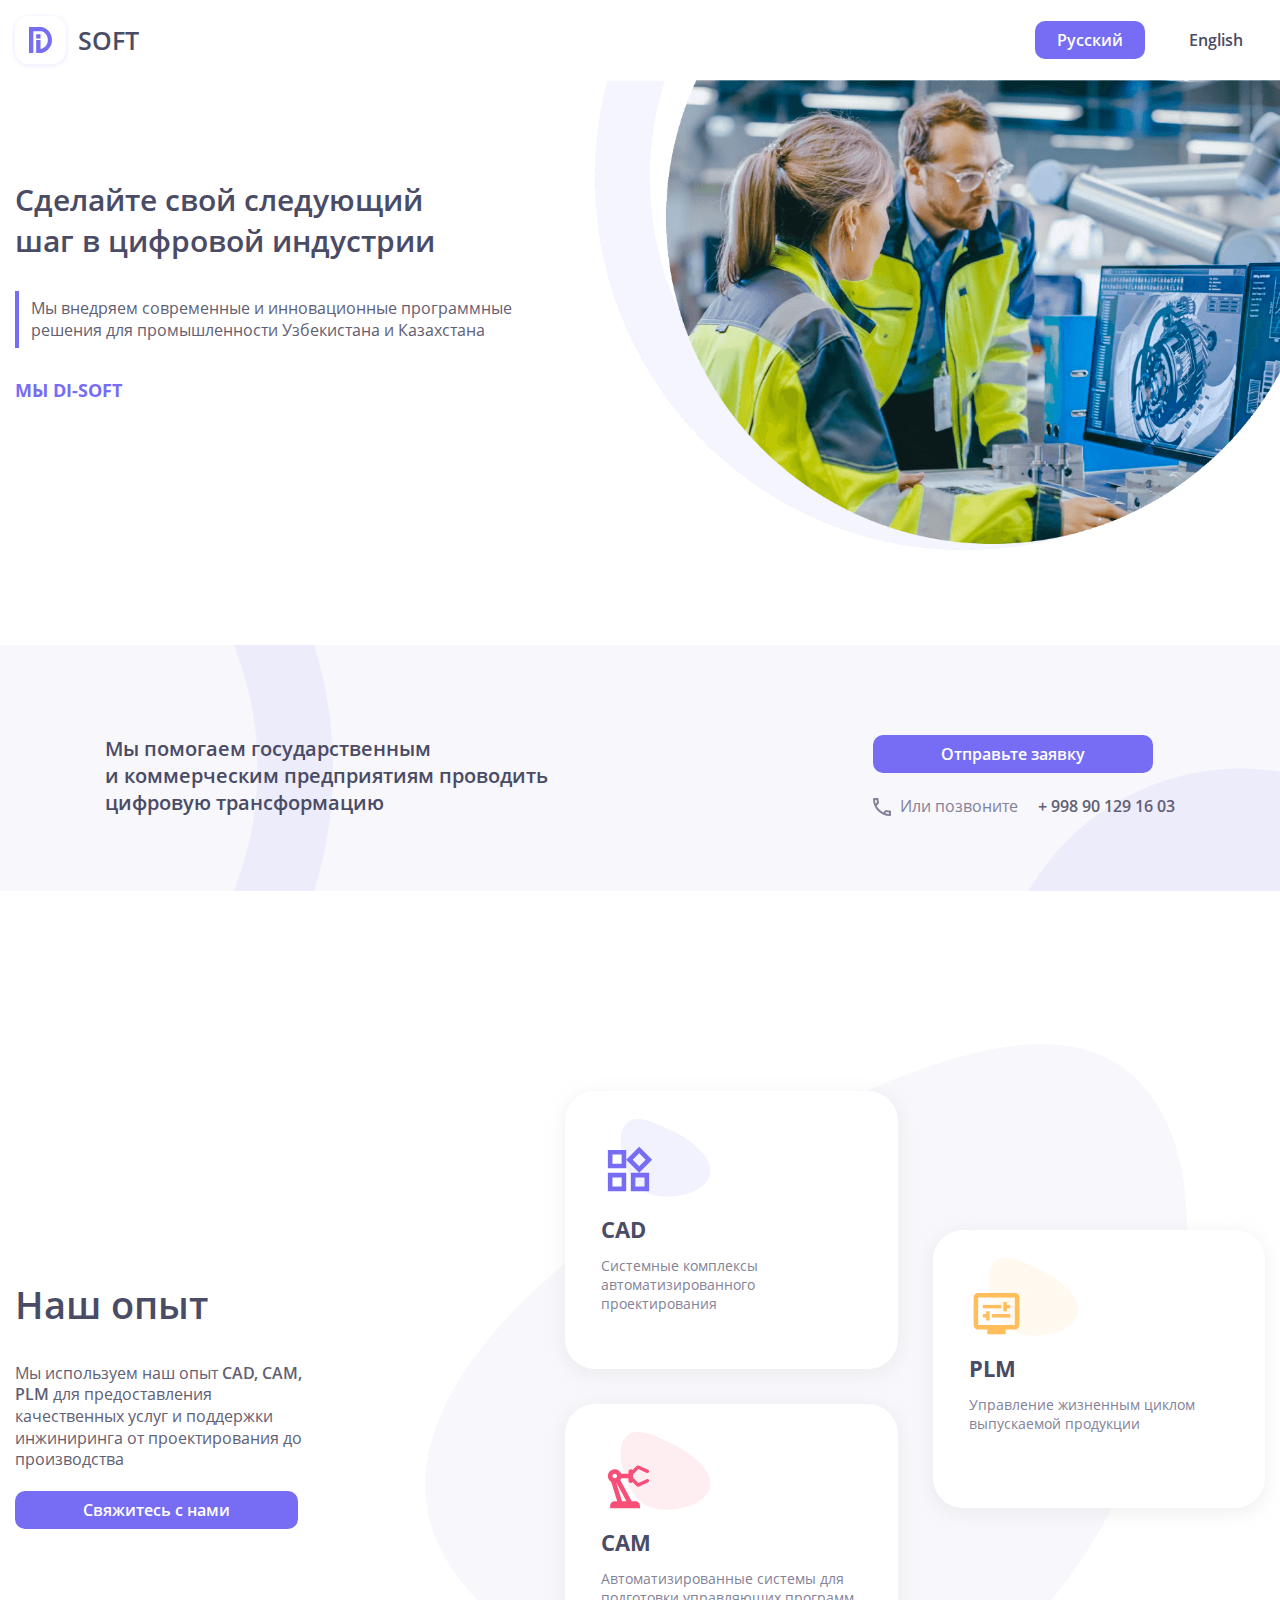
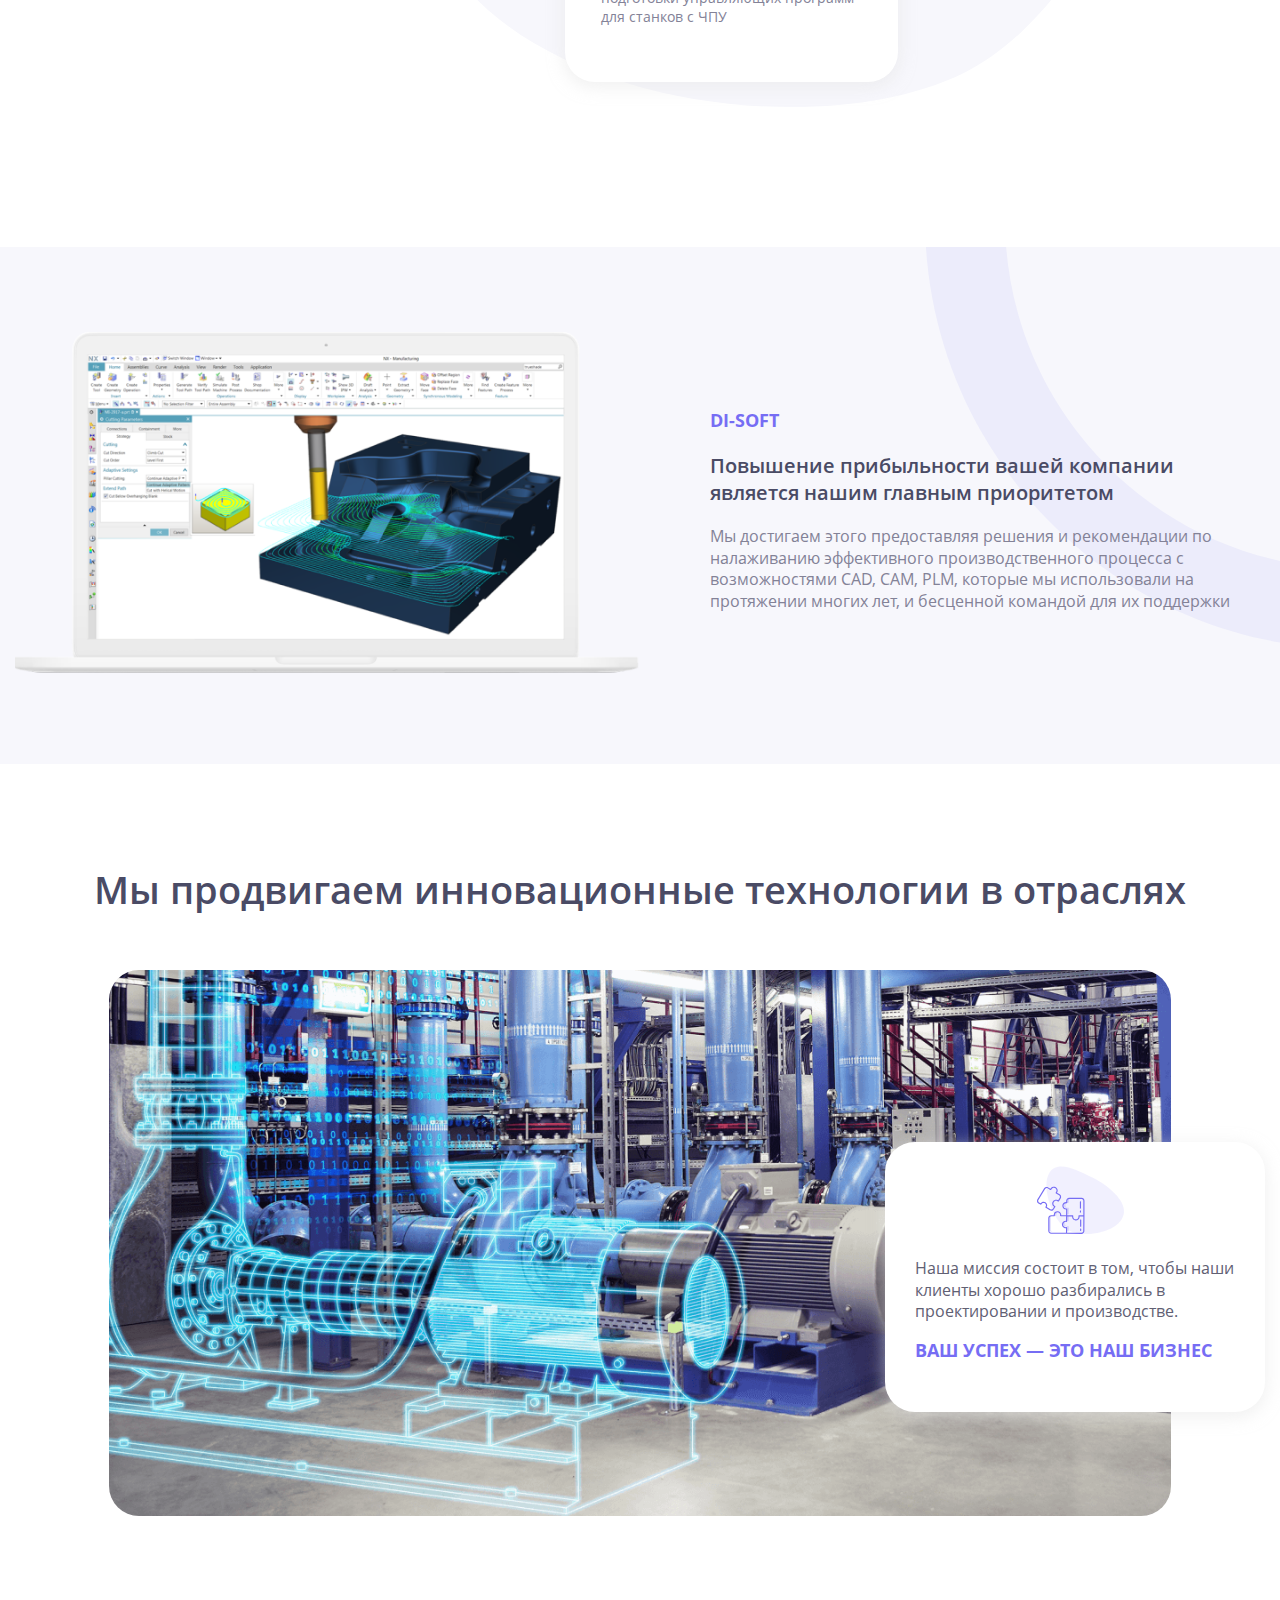
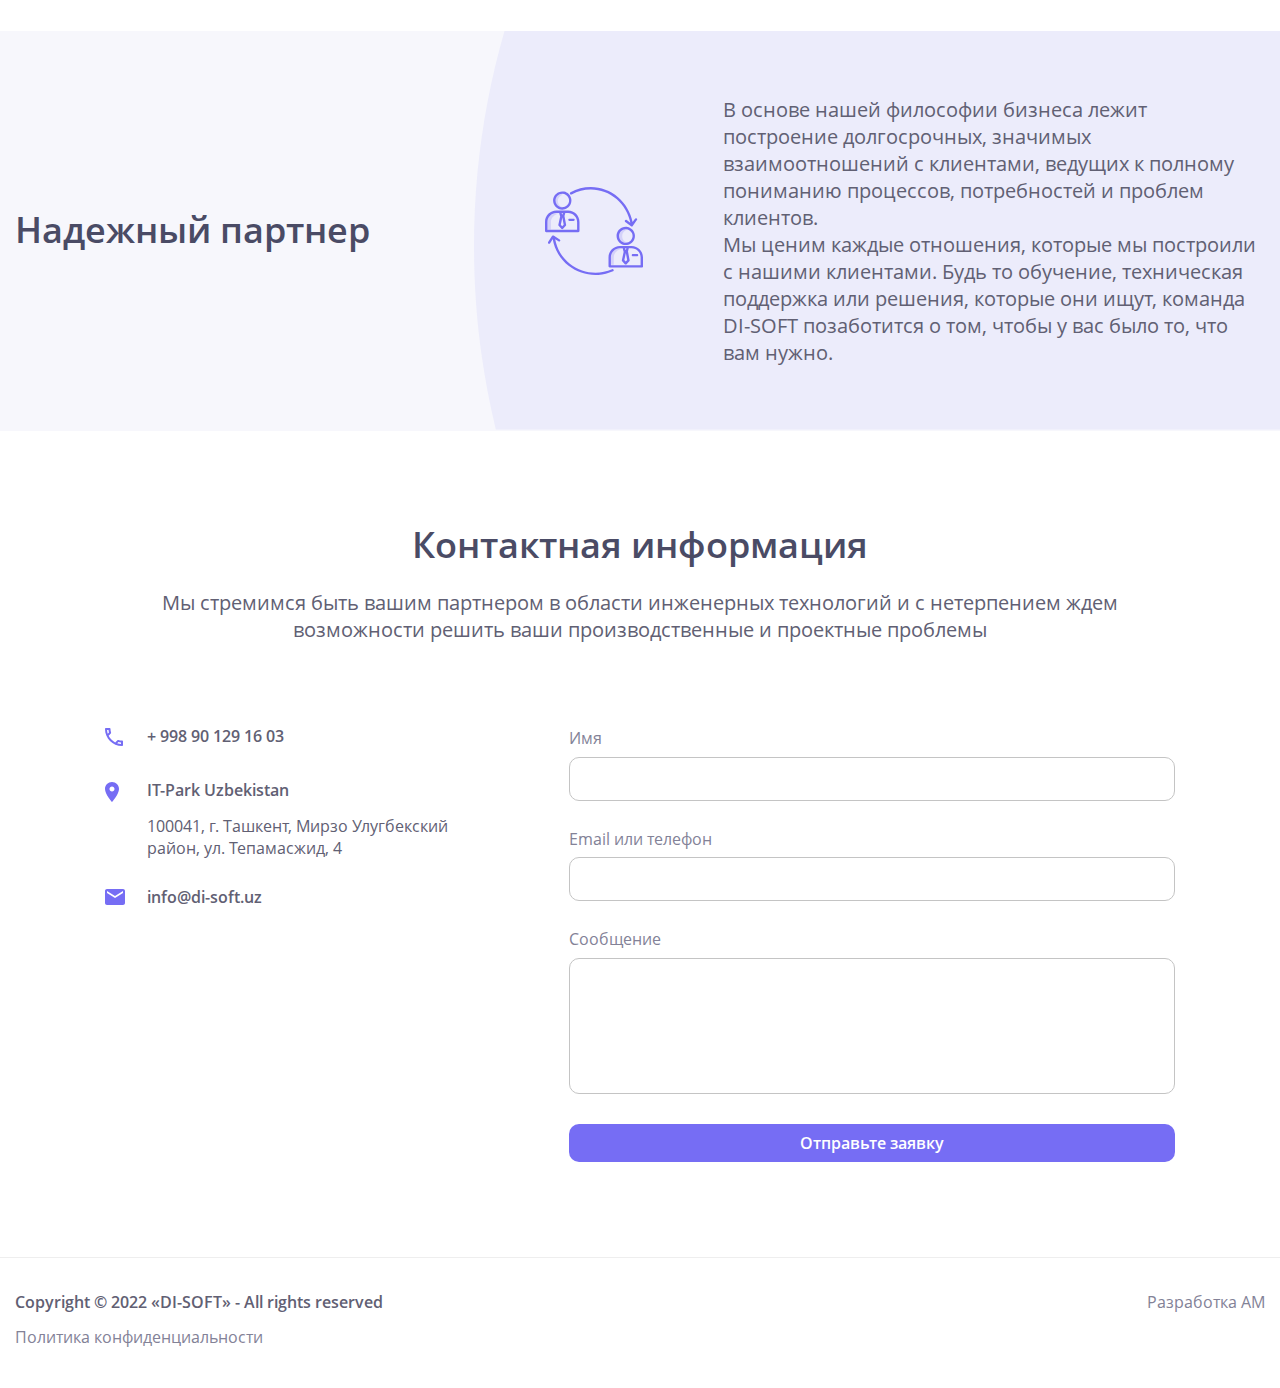
==== index.html @ a5eee5ab "Add files via upload" ====
<!DOCTYPE html>
<html lang="ru">
<head>
	<meta charset="UTF-8">
	<meta name="viewport" content="width=device-width, initial-scale=1.0, shrink-to-fit=no, user-scalable=no">
	<link rel="stylesheet" href="assets/css/style.css">
	<link rel="shortcut icon" href="favicon.ico">
	<title>DI-Soft</title>
</head>
<body>
	<!--Sprite-->
	<svg style="display: none;">
		<symbol id="close" viewBox="0 0 28 28">
			<g>
				<path d="M28 2.82L25.18 0L14 11.18L2.82 0L0 2.82L11.18 14L0 25.18L2.82 28L14 16.82L25.18 28L28 25.18L16.82 14L28 2.82Z"/>
			</g>
		</symbol>
	</svg>
	<div class="wrapper">
		<header class="header">
			<div class="container">
				<div class="header__inner">
					<a href="/" class="header__logo logo">
						<span class="logo__icon">
							<img src="assets/images/logo.svg" alt="">
						</span>
						<span class="logo__name">Soft</span>
					</a>
					<div class="header__buttons">
						<a href="index.html" class="lang-btn active">Русский</a>
						<a href="en.html" class="lang-btn">English</a>
					</div>
				</div>
			</div>
		</header>
		<main class="main">
			<section class="intro">
				<div class="container">
					<div class="intro__inner">
						<div class="intro__info">
							<h1 class="title intro__title">Сделайте свой следующий<br> шаг в цифровой индустрии</h1>
							<div class="intro__description description description_line">Мы внедряем современные и инновационные программные решения для промышленности Узбекистана и Казахстана</div>
							<div class="subtitle">Мы DI-Soft</div>
						</div>
						<div class="intro__photo">
							<img src="assets/images/intro.png" alt="">
						</div>
					</div>
				</div>
			</section>
			<div class="about">
				<div class="container container_small">
					<div class="about__inner">
						<div class="about__info">
							<div class="about__text">Мы помогаем государственным<br> и коммерческим предприятиям проводить цифровую трансформацию</div>
						</div>
						<div class="about__contact">
							<div class="btn-send__box">
								<a href="#" class="btn btn-send modal-open">Отправьте заявку</a>
								<div class="btn-send__result">Заявка отправлена</div>
							</div>
							<div class="about__phone phone">
								<div class="phone__icon">
									<img src="assets/images/phone-icon.svg" alt="">
									<span class="phone__description">Или позвоните  </span>
									<a href="tel:+998901291603" class="phone__link">+ 998 90 129 16 03</a>
								</div>
							</div>
						</div>
					</div>
				</div>
			</div><!--/about-->
			<section class="experience">
				<div class="container">
					<div class="experience__inner">
						<div class="experience__info">
							<h2 class="experience__title title">Наш опыт</h2>
							<div class="experience__description description">Мы используем наш опыт <span>CAD, CAM, PLM</span> для предоставления качественных услуг и поддержки инжиниринга от проектирования до производства</div>
							<div class="experience__btn">
								<div class="btn-send__box">
									<a href="#" class="btn btn-send modal-open">Свяжитесь с нами</a>
									<div class="btn-send__result btn-send__result_gray">Заявка отправлена</div>
								</div>
							</div>
						</div>
						<div class="experience__boxes">
							<div class="experience-box">
								<div class="experience-box__icon">
									<img src="assets/images/experience-icon_1.svg" alt="">
								</div>
								<div class="experience-box__title">CAD</div>
								<div class="experience-box__description">Системные комплексы автоматизированного проектирования</div>
							</div><!--/experience-box-->
							<div class="experience-box">
								<div class="experience-box__icon">
									<img src="assets/images/experience-icon_2.svg" alt="">
								</div>
								<div class="experience-box__title">PLM</div>
								<div class="experience-box__description">Управление жизненным циклом выпускаемой продукции</div>
							</div><!--/experience-box-->
							<div class="experience-box">
								<div class="experience-box__icon">
									<img src="assets/images/experience-icon_3.svg" alt="">
								</div>
								<div class="experience-box__title">CAM</div>
								<div class="experience-box__description">Автоматизированные системы для подготовки управляющих программ для станков с ЧПУ</div>
							</div><!--/experience-box-->
						</div>
						<div class="experience__btn-mobile">
								<div class="btn-send__box">
									<a href="#" class="btn btn-send modal-open">Свяжитесь с нами</a>
									<div class="btn-send__result btn-send__result_gray">Заявка отправлена</div>
								</div>
							</div>
					</div>
				</div>
			</section><!--/experience-->
			<section class="priority">
				<div class="container">
					<div class="priority__inner">
						<div class="priority__photo">
							<img src="assets/images/display.png" alt="">
						</div>
						<div class="priority__info">
							<div class="subtitle">DI-SOFT</div>
							<h3 class="priority__title">Повышение прибыльности вашей компании является нашим главным приоритетом</h3>
							<div class="priority__description description">Мы достигаем этого предоставляя решения и рекомендации по налаживанию эффективного производственного процесса с возможностями CAD, CAM, PLM, которые мы использовали на протяжении многих лет, и бесценной командой для их поддержки</div>
						</div>
					</div>
				</div>
			</section><!--/priority-->
			<section class="technologies">
				<div class="container">
					<h2 class="technologies__title title">Мы продвигаем инновационные технологии в отраслях</h2>
					<div class="technologies__inner">
						<div class="technologies__photo">
							<img src="assets/images/technologies.png" alt="">
						</div>
						<div class="technologies-box">
							<div class="technologies-box__icon">
								<img src="assets/images/technologies-icon.svg" alt="">
							</div>
							<div class="technologies-box__description description">Наша миссия состоит в том, чтобы наши клиенты хорошо разбирались в проектировании и производстве.</div>
							<div class="technologies-box__subtitle subtitle">Ваш успех — это наш бизнес</div>
						</div>
					</div>
				</div>
			</section><!--/technologies-->
			<section class="partner">
				<div class="container">
					<div class="partner__inner">
						<h2 class="partner__title title">Надежный партнер</h2>
						<div class="partner__info">
							<div class="partner__icon">
								<img src="assets/images/partner-icon.svg" alt="">
							</div>
							<div class="partner__text">
								<p>В основе нашей философии бизнеса лежит построение долгосрочных, значимых взаимоотношений с клиентами, ведущих к полному пониманию процессов, потребностей и проблем клиентов. </p>
								<p>Мы ценим каждые отношения, которые мы построили с нашими клиентами. Будь то обучение, техническая поддержка или решения, которые они ищут, команда DI-SOFT позаботится о том, чтобы у вас было то, что вам нужно.</p>
							</div>
						</div>
					</div>
				</div>
			</section><!--/partner-->
			<section class="contact">
				<div class="container container_small">
					<h2 class="contact__title title">Контактная информация</h2>
					<div class="contact__description description">Мы стремимся быть вашим партнером в области инженерных технологий и с нетерпением ждем возможности решить ваши производственные и проектные проблемы</div>
					<div class="contact__inner">
						<div class="contact-info">
							<div class="contact-info__item">
								<div class="contact-info__icon">
									<img src="assets/images/phone-icon_blue.svg" alt="">
								</div>
								<div class="contact-info__text">
									<a href="tel:+998901291603" class=" contact-info__link">+ 998 90 129 16 03</a>
								</div>
							</div>
							<div class="contact-info__item">
								<div class="contact-info__icon">
									<img src="assets/images/pin-icon.svg" alt="">
								</div>
								<div class="contact-info__text">
									<a href="https://www.google.com/maps/place/IT+Park/@41.3426119,69.3378238,15z/data=!4m5!3m4!1s0x0:0x676a59b4e6bf3c7e!8m2!3d41.3426119!4d69.3378238" class=" contact-info__link">IT-Park Uzbekistan</a>
									<span class="contact-info__subtext">100041, г. Ташкент, Мирзо Улугбекский район, ул. Тепамасжид, 4</span>
								</div>
							</div>
							<div class="contact-info__item">
								<div class="contact-info__icon">
									<img src="assets/images/mail-icon.svg" alt="">
								</div>
								<div class="contact-info__text">
									<a href="mailto:info@di-soft.uz" class=" contact-info__link">info@di-soft.uz</a>
								</div>
							</div>
						</div>
						<div class="contact__form">
							<form action="#" class="form-contact">
								<div class="form-contact__item">
									<div class="form-contact__description">
										<label for="name">Имя</label>
										<span class="form-contact__error">Заполните форму</span>
									</div>
									<input type="text" id="name">
								</div>
								<div class="form-contact__item">
									<div class="form-contact__description">
										<label for="mail">Email или телефон</label>
										<span class="form-contact__error">Заполните форму</span>
									</div>
									<input type="text" id="mail">
								</div>
								<div class="form-contact__item">
									<div class="form-contact__description">
										<label for="message">Сообщение</label>
									</div>
									<textarea id="message"></textarea>
								</div>
								<button type="submit" class="btn">Отправьте заявку</button>
								<div class="form-contact__result">
									<div class="form-contact__result-text">Заявка отправлена</div>
								</div>
							</form><!--/form-contact-->
						</div>
					</div>
				</div>
			</section><!--/contact-->
		</main>
		<footer class="footer">
			<div class="container">
				<div class="footer__inner">
					<div class="footer__copyright copyright">Copyright © <span class="copyright__year">2022</span> «DI-SOFT» - All rights reserved</div>
					<a href="https://arrivomedia.ru/services/development.php" class="footer__link">Разработка АМ</a>
					<a href="policy.html" class="footer__link footer__policy">Политика конфиденциальности</a>
				</div>
			</div>
		</footer>
	</div>

	<div class="modal">
		<div class="closex"></div>
		<div class="modal__inner">
			<div class="modal-box">
				<span class="modal__close">
					<svg>
						<use xlink:href="#close"></use>
					</svg>
				</span>
				<div class="modal-box__inner">
					<form action="#" class="form-contact">
						<div class="form-contact__item">
							<div class="form-contact__description">
								<label for="name">Имя</label>
								<span class="form-contact__error">Заполните форму</span>
							</div>
							<input type="text" id="name">
						</div>
						<div class="form-contact__item">
							<div class="form-contact__description">
								<label for="mail">Email или телефон</label>
								<span class="form-contact__error">Заполните форму</span>
							</div>
							<input type="text" id="mail">
						</div>
						<div class="form-contact__item">
							<div class="form-contact__description">
								<label for="message">Сообщение</label>
							</div>
							<textarea id="message"></textarea>
						</div>
						<button type="submit" class="btn">Отправьте заявку</button>
						<div class="form-contact__result">
							<div class="form-contact__result-text">Заявка отправлена</div>
						</div>
					</form><!--/form-contact-->
				</div>
			</div>
		</div>
	</div><!--/modal-->

	<script src="assets/js/jquery-3.6.0.min.js"></script>
	<script src="assets/js/script.js"></script>
</body>
</html>
---- assets/css/style.css ----
@font-face {
  font-family: 'Open Sans';
  font-style: normal;
  font-weight: 400;
  font-display: swap;
  src: url("../fonts/OpenSans-Regular.woff2") format("woff2"), url("../fonts/OpenSans-Regular.woff") format("woff"), url("../fonts/OpenSans-Regular.ttf") format("truetype"); }

@font-face {
  font-family: 'Open Sans';
  font-style: normal;
  font-weight: 600;
  font-display: swap;
  src: url("../fonts/OpenSans-SemiBold.woff2") format("woff2"), url("../fonts/OpenSans-SemiBold.woff") format("woff"), url("../fonts/OpenSans-SemiBold.ttf") format("truetype"); }

@font-face {
  font-family: 'Open Sans';
  font-style: normal;
  font-weight: 700;
  font-display: swap;
  src: url("../fonts/OpenSans-Bold.woff2") format("woff2"), url("../fonts/OpenSans-Bold.woff") format("woff"), url("../fonts/OpenSans-Bold.ttf") format("truetype"); }

/*Reset
===============*/
* {
  padding: 0;
  margin: 0;
  border: 0; }

*, *:before, *:after {
  -moz-box-sizing: border-box;
  -webkit-box-sizing: border-box;
  box-sizing: border-box; }

:focus, :active {
  outline: none; }

a:focus, a:active {
  outline: none; }

nav, footer, header, aside {
  display: block; }

html, body {
  height: 100%;
  width: 100%;
  font-size: 100%;
  font-family: "Open Sans", sans-serif;
  line-height: 1;
  font-size: 16px;
  color: #4A4B65;
  -ms-text-size-adjust: 100%;
  -moz-text-size-adjust: 100%;
  -webkit-text-size-adjust: 100%; }

input, button, textarea {
  font-family: inherit; }

input::-ms-clear {
  display: none; }

button {
  cursor: pointer; }

button::-moz-focus-inner {
  padding: 0;
  border: 0; }

a, a:visited {
  text-decoration: none; }

a:hover {
  text-decoration: none; }

ul li {
  list-style: none; }

img {
  vertical-align: top; }

h1, h2, h3, h4, h5, h6 {
  font-size: inherit;
  font-weight: 400; }

/*--------------------*/
body.hidden {
  overflow: hidden; }

.container {
  width: 100%;
  max-width: 1430px;
  margin: 0 auto;
  padding: 0 15px; }
  .container_small {
    max-width: 1100px; }

.wrapper {
  overflow: hidden; }

.title {
  font-family: "Open Sans", sans-serif;
  font-size: 38px;
  font-weight: 600;
  color: #4A4B65;
  line-height: 1.35; }

.description {
  font-family: "Open Sans", sans-serif;
  font-size: 16px;
  font-weight: 400;
  color: #616073;
  line-height: 1.35; }
  .description_line {
    padding: 7px 0 7px 12px;
    border-left: 4px solid #766DF4; }
  .description span {
    font-weight: 600; }

.subtitle {
  font-family: "Open Sans", sans-serif;
  font-size: 18px;
  font-weight: 700;
  line-height: 1.35;
  color: #766DF4;
  text-transform: uppercase; }

.btn {
  display: inline-block;
  font-family: "Open Sans", sans-serif;
  font-size: 16px;
  font-weight: 600;
  line-height: 1;
  color: #fff;
  text-align: center;
  background-color: #766DF4;
  padding: 11px 68px;
  border-radius: 10px;
  -webkit-transition: all .3s linear;
  -o-transition: all .3s linear;
  transition: all .3s linear; }
  .btn:hover {
    -webkit-transform: scale(1.05, 1.05);
    -ms-transform: scale(1.05, 1.05);
    transform: scale(1.05, 1.05); }

.btn-send__result {
  font-family: "Open Sans", sans-serif;
  font-size: 16px;
  font-weight: 600;
  color: #4A4B65;
  display: none; }
  .btn-send__result_gray {
    color: #838297; }

/*=========Header======*/
.header {
  padding: 16px 0; }
  .header__inner {
    display: -webkit-box;
    display: -ms-flexbox;
    display: flex;
    -webkit-box-pack: justify;
    -ms-flex-pack: justify;
    justify-content: space-between; }
  .header__buttons {
    display: -webkit-box;
    display: -ms-flexbox;
    display: flex;
    -webkit-box-align: center;
    -ms-flex-align: center;
    align-items: center; }

.logo {
  display: -webkit-box;
  display: -ms-flexbox;
  display: flex;
  -webkit-box-align: center;
  -ms-flex-align: center;
  align-items: center;
  margin-right: 30px; }
  .logo__icon {
    display: inline-block;
    padding: 11px 14px;
    border-radius: 14px;
    background-color: #fff;
    -webkit-box-shadow: 0px 1px 3px 2px rgba(241, 240, 255, 0.8);
    box-shadow: 0px 1px 3px 2px rgba(241, 240, 255, 0.8);
    margin-right: 12px; }
  .logo__name {
    font-family: "Open Sans", sans-serif;
    font-size: 25px;
    font-weight: 600;
    color: #4A4B65;
    text-transform: uppercase; }

.lang-btn {
  display: inline-block;
  font-family: "Open Sans", sans-serif;
  font-size: 16px;
  font-weight: 600;
  line-height: 1;
  color: #4A4B65;
  padding: 11px 22px;
  border-radius: 10px;
  -webkit-transition: all .2s linear;
  -o-transition: all .2s linear;
  transition: all .2s linear;
  margin-right: 22px; }
  .lang-btn:hover {
    color: #766DF4; }
  .lang-btn.active {
    background-color: #766DF4;
    color: #fff; }
  .lang-btn:last-child {
    margin-right: 0; }

/*=========/header======*/
/*======Intro======*/
.intro {
  margin-bottom: 95px; }
  .intro__inner {
    display: -webkit-box;
    display: -ms-flexbox;
    display: flex; }
  .intro__info {
    padding-top: 240px;
    width: 40%;
    -webkit-box-flex: 0;
    -ms-flex: 0 0 40%;
    flex: 0 0 40%;
    margin-right: 120px; }
  .intro__title {
    margin-bottom: 30px; }
  .intro__description {
    margin-bottom: 30px; }
  .intro__photo {
    width: calc(51vw - 6px);
    /*position: absolute;
		top: 0;
		right: 0;
		z-index: 1;*/ }
    .intro__photo img {
      width: calc(51vw - 6px); }

/*======/intro======*/
/*=======About========*/
.about {
  margin-bottom: 70px;
  background: url("../images/circle_1.svg") 30px center no-repeat, #F7F7FC;
  background-size: auto 330%;
  padding: 90px 0 75px;
  position: relative;
  overflow: hidden; }
  .about:after {
    content: "";
    width: 490px;
    height: 490px;
    background-color: #ECECFB;
    border-radius: 50%;
    position: absolute;
    right: 0;
    bottom: 0;
    -webkit-transform: translate(42%, 75%);
    -ms-transform: translate(42%, 75%);
    transform: translate(42%, 75%);
    z-index: 1; }
  .about__inner {
    display: -webkit-box;
    display: -ms-flexbox;
    display: flex;
    -webkit-box-pack: justify;
    -ms-flex-pack: justify;
    justify-content: space-between;
    position: relative;
    z-index: 2; }
  .about__info {
    margin-right: 50px;
    width: 45%; }
  .about__text {
    font-family: "Open Sans", sans-serif;
    font-size: 20px;
    font-weight: 600;
    color: #4A4B65;
    line-height: 1.35; }
  .about__phone {
    margin-top: 25px; }

.phone {
  display: -webkit-box;
  display: -ms-flexbox;
  display: flex;
  -webkit-box-align: center;
  -ms-flex-align: center;
  align-items: center; }
  .phone__description {
    display: inline-block;
    margin-left: 5px;
    margin-right: 16px;
    font-family: "Open Sans", sans-serif;
    font-size: 16px;
    font-weight: 400;
    color: #838297; }
  .phone__link {
    font-family: "Open Sans", sans-serif;
    font-size: 16px;
    font-weight: 600;
    color: #616073;
    -webkit-transition: all .2s linear;
    -o-transition: all .2s linear;
    transition: all .2s linear; }
    .phone__link:hover {
      color: #766DF4; }

/*=======/about========*/
/*==========Experience=====*/
.experience {
  padding: 130px 0; }
  .experience__inner {
    display: -webkit-box;
    display: -ms-flexbox;
    display: flex;
    -webkit-box-align: center;
    -ms-flex-align: center;
    align-items: center; }
  .experience__info {
    width: 25%;
    min-width: 300px;
    margin-right: 250px; }
  .experience__title {
    margin-bottom: 32px; }
  .experience__description {
    margin-bottom: 20px; }
  .experience__boxes {
    width: 75%;
    display: -webkit-box;
    display: -ms-flexbox;
    display: flex;
    -ms-flex-wrap: wrap;
    flex-wrap: wrap;
    position: relative; }
    @media (min-width: 1300px) {
      .experience__boxes {
        padding-right: 150px; } }
    .experience__boxes:before {
      content: "";
      width: 109%;
      height: 109%;
      background: url("../images/bg_shape.svg") center no-repeat;
      background-size: contain;
      position: absolute;
      top: -9%;
      left: -20%;
      z-index: -1; }
  .experience-box {
    width: calc(50% - 17.5px);
    -webkit-box-shadow: 0px 4px 15px 2px rgba(229, 229, 229, 0.5);
    box-shadow: 0px 4px 15px 2px rgba(229, 229, 229, 0.5);
    border-radius: 30px;
    background-color: #fff;
    margin-right: 35px;
    margin-bottom: 35px;
    padding: 20px 25px 45px 36px;
    min-height: 278px; }
    .experience-box:nth-child(even) {
      margin-right: 0;
      -webkit-transform: translateY(50%);
      -ms-transform: translateY(50%);
      transform: translateY(50%); }
    .experience-box__title {
      font-family: "Open Sans", sans-serif;
      font-size: 22px;
      font-weight: 700;
      color: #4A4B65;
      line-height: 1.35;
      margin-bottom: 12px; }
    .experience-box__description {
      font-family: "Open Sans", sans-serif;
      font-size: 14px;
      font-weight: 400;
      color: #838297;
      line-height: 1.35; }
  .experience__btn-mobile {
    display: none; }

/*==========/experience=====*/
/*=========Priority=======*/
.priority {
  margin-bottom: 100px;
  padding: 85px 0 75px;
  background: url("../images/circle_2.svg") top 94% right -40px no-repeat, #F7F7FC; }
  .priority__inner {
    display: -webkit-box;
    display: -ms-flexbox;
    display: flex;
    -webkit-box-align: center;
    -ms-flex-align: center;
    align-items: center; }
  .priority__photo {
    width: 50%; }
    .priority__photo img {
      max-width: 100%; }
  .priority__info {
    width: 50%;
    padding-left: 70px; }
  .priority__title {
    font-family: "Open Sans", sans-serif;
    font-size: 20px;
    font-weight: 600;
    color: #4A4B65;
    line-height: 1.35;
    margin: 20px 0;
    max-width: 500px; }
  .priority__description {
    color: #838297; }

/*=========/priority=======*/
/*=======Technologies=======*/
.technologies {
  margin-bottom: 115px; }
  .technologies__title {
    text-align: center;
    margin-bottom: 55px; }
  .technologies__photo {
    max-width: 85%;
    margin: 0 auto; }
    .technologies__photo img {
      width: 100%;
      border-radius: 30px; }
  .technologies__inner {
    position: relative; }
  .technologies-box {
    background-color: #fff;
    border-radius: 30px;
    -webkit-box-shadow: 0px 4px 15px 2px rgba(229, 229, 229, 0.5);
    box-shadow: 0px 4px 15px 2px rgba(229, 229, 229, 0.5);
    padding: 24px 20px 50px 30px;
    max-width: 380px;
    position: absolute;
    right: 0;
    bottom: 19%;
    z-index: 2; }
    .technologies-box__icon {
      text-align: center;
      margin-bottom: 24px; }
    .technologies-box__description {
      margin-bottom: 15px; }

/*=======/technologies=======*/
/*========Partner======*/
.partner {
  margin-bottom: 90px;
  background-color: #F7F7FC;
  position: relative;
  overflow: hidden; }
  .partner:before {
    content: "";
    width: 63%;
    height: 104%;
    background: url("../images/bg-figure.svg") left center no-repeat;
    background-size: cover;
    position: absolute;
    top: 0;
    right: 0;
    z-index: 1; }
  .partner__inner {
    position: relative;
    z-index: 2;
    display: -webkit-box;
    display: -ms-flexbox;
    display: flex;
    -webkit-box-align: center;
    -ms-flex-align: center;
    align-items: center; }
  .partner__title {
    -webkit-box-flex: 1;
    -ms-flex: 1 0 auto;
    flex: 1 0 auto;
    font-size: 36px;
    margin-right: 100px; }
  .partner__info {
    padding: 65px 0 65px 75px;
    display: -webkit-box;
    display: -ms-flexbox;
    display: flex;
    -webkit-box-align: center;
    -ms-flex-align: center;
    align-items: center; }
  .partner__icon {
    margin-right: 80px; }
  .partner__text {
    font-family: "Open Sans", sans-serif;
    font-size: 20px;
    font-weight: 400;
    color: #616073;
    line-height: 1.35; }

/*========/partner======*/
/*========Contact=======*/
.contact {
  margin-bottom: 95px; }
  .contact__title {
    text-align: center;
    margin-bottom: 20px;
    font-size: 36px; }
  .contact__description {
    font-size: 20px;
    text-align: center;
    margin-bottom: 85px; }
  .contact__inner {
    display: -webkit-box;
    display: -ms-flexbox;
    display: flex; }
  .contact-info {
    width: 34%;
    margin-right: 100px; }
    .contact-info__item {
      display: -webkit-box;
      display: -ms-flexbox;
      display: flex;
      margin-bottom: 30px; }
      .contact-info__item:last-child {
        margin-bottom: 0; }
    .contact-info__icon {
      width: 24px;
      height: 24px;
      -webkit-box-flex: 0;
      -ms-flex: 0 0 24px;
      flex: 0 0 24px;
      margin-right: 18px; }
    .contact-info__text {
      font-family: "Open Sans", sans-serif;
      font-size: 16px;
      font-weight: 600;
      color: #616073; }
      .contact-info__text a {
        color: #616073;
        -webkit-transition: all .2s linear;
        -o-transition: all .2s linear;
        transition: all .2s linear; }
        .contact-info__text a:hover {
          color: #766DF4; }
    .contact-info__subtext {
      display: block;
      font-weight: 400;
      margin-top: 18px;
      line-height: 1.35; }
  .contact__form {
    width: calc(66% - 100px); }

/*========/contact=======*/
/*========Form-contact======*/
.form-contact {
  position: relative; }
  .form-contact__item {
    margin-bottom: 28px; }
    .form-contact__item:last-child {
      margin-bottom: 0; }
    .form-contact__item label {
      display: inline-block;
      font-family: "Open Sans", sans-serif;
      font-size: 16px;
      font-weight: 400;
      line-height: 1.35;
      color: #838297; }
    .form-contact__item input, .form-contact__item textarea {
      background-color: #fff;
      border: 1px solid #C4C4C4;
      border-radius: 10px;
      width: 100%;
      height: 44px;
      padding: 10px 15px;
      font-family: "Open Sans", sans-serif;
      font-size: 16px;
      font-weight: 400;
      color: #4A4B65;
      -webkit-transition: all .2s linear;
      -o-transition: all .2s linear;
      transition: all .2s linear; }
      .form-contact__item input:focus, .form-contact__item textarea:focus {
        border-color: #766DF4; }
    .form-contact__item textarea {
      height: 136px;
      resize: none; }
  .form-contact button {
    width: 100%;
    padding: 11px 15px; }
  .form-contact__description {
    margin-bottom: 7px;
    display: -webkit-box;
    display: -ms-flexbox;
    display: flex;
    -webkit-box-pack: justify;
    -ms-flex-pack: justify;
    justify-content: space-between; }
  .form-contact__error {
    font-family: "Open Sans", sans-serif;
    font-size: 16px;
    font-weight: 400;
    line-height: 1.35;
    color: #F74F78;
    display: none; }
  .form-contact__result {
    display: none;
    position: absolute;
    top: 0;
    left: 0;
    z-index: 20;
    background-color: #fff;
    width: 100%;
    height: 100%; }
    .form-contact__result-text {
      height: 100%;
      display: -webkit-box;
      display: -ms-flexbox;
      display: flex;
      -webkit-box-orient: vertical;
      -webkit-box-direction: normal;
      -ms-flex-direction: column;
      flex-direction: column;
      -webkit-box-pack: center;
      -ms-flex-pack: center;
      justify-content: center;
      font-family: "Open Sans", sans-serif;
      font-size: 38px;
      font-weight: 600;
      color: #838297;
      text-align: center; }

/*========/form-contact======*/
/*==================Modal================*/
.modal {
  width: 100%;
  min-height: calc(100% + 130px);
  position: absolute;
  top: 0px;
  display: none;
  overflow: auto;
  left: 0px;
  background: rgba(51, 51, 51, 0.7);
  z-index: 1000; }
  .modal.show {
    visibility: visible;
    opacity: 1;
    -webkit-transition: all 1.7s linear;
    -o-transition: all 1.7s linear;
    transition: all 1.7s linear; }
  .modal__close {
    cursor: pointer;
    position: absolute;
    right: -44px;
    top: 130px;
    z-index: 1000; }
    .modal__close svg {
      width: 28px;
      height: 28px;
      fill: #fff;
      -webkit-transition: all .2s linear;
      -o-transition: all .2s linear;
      transition: all .2s linear; }
    .modal__close:hover svg {
      fill: #F74F78; }
  .modal__inner {
    opacity: 1;
    width: 95%;
    max-width: 710px;
    top: 0;
    padding-bottom: 130px;
    padding-top: 130px;
    left: 50%;
    -webkit-transform: translateX(-50%);
    -ms-transform: translateX(-50%);
    transform: translateX(-50%);
    position: absolute;
    display: none;
    z-index: 2000; }
  .modal .closex {
    content: "";
    top: 0px;
    left: 0px;
    width: 100%;
    height: 100%;
    position: fixed;
    z-index: 2000; }
  .modal .form-contact {
    background-color: #fff;
    padding: 50px; }

/*====/modal==*/
/*======Footer=======*/
.footer {
  border-top: 1px solid #EEEEEE;
  padding: 34px 0 40px; }
  .footer__inner {
    display: -webkit-box;
    display: -ms-flexbox;
    display: flex;
    -webkit-box-pack: justify;
    -ms-flex-pack: justify;
    justify-content: space-between;
    -ms-flex-wrap: wrap;
    flex-wrap: wrap; }
  .footer__policy {
    width: 100%; }
  .footer__copyright {
    margin-right: 30px;
    margin-bottom: 13px; }
  .footer__link {
    display: inline-block;
    font-family: "Open Sans", sans-serif;
    font-size: 16px;
    font-weight: 400;
    color: #838297;
    line-height: 1.35;
    margin-bottom: 13px;
    -webkit-transition: all .2s linear;
    -o-transition: all .2s linear;
    transition: all .2s linear; }
    .footer__link:hover {
      color: #766DF4; }
    .footer__link:last-child {
      margin-bottom: 0; }

.copyright {
  font-family: "Open Sans", sans-serif;
  font-size: 16px;
  font-weight: 600;
  color: #616073;
  line-height: 1.35; }

/*======/footer=======*/
/*========Adaptive=======*/
@media (max-width: 1400px) {
  .intro__title {
    font-size: 30px; }
  .intro__info {
    padding-top: 100px;
    margin-right: 80px; }
  .intro__photo {
    width: calc(51vw + 36px); }
    .intro__photo img {
      width: calc(51vw + 36px); } }

@media (max-width: 1200px) {
  .partner:before {
    width: calc(100% - 260px); }
  .partner__info {
    padding-left: 0px; }
  .partner__title {
    -webkit-box-flex: 1;
    -ms-flex: 1 1 auto;
    flex: 1 1 auto;
    text-align: center; }
  .partner__text {
    font-size: 16px; }
  .partner__icon {
    margin-right: 50px; } }

@media (max-width: 1020px) {
  .experience {
    padding-top: 0; }
    .experience__info {
      width: 100%;
      margin-right: 0;
      text-align: center; }
    .experience__btn {
      display: none; }
      .experience__btn-mobile {
        display: block; }
    .experience__inner {
      -webkit-box-orient: vertical;
      -webkit-box-direction: normal;
      -ms-flex-direction: column;
      flex-direction: column; }
    .experience__boxes {
      width: 100%; }
      .experience__boxes:before {
        top: 0;
        left: 0; }
  .modal__close {
    top: 90px;
    right: 0; } }

@media (max-width: 768px) {
  .title {
    font-size: 30px; }
  .intro__title {
    font-size: 24px;
    margin-bottom: 20px; }
  .intro__description {
    margin-bottom: 20px; }
  .technologies__title {
    margin-bottom: 35px; }
  .technologies__photo {
    max-width: 95%;
    margin: 0; } }

@media (max-width: 767px) {
  .description {
    font-size: 16px; }
  .lang-btn {
    padding: 8px 12px;
    font-size: 12px;
    margin-right: 5px; }
  .intro {
    margin-bottom: 50px; }
    .intro__inner {
      -webkit-box-orient: vertical;
      -webkit-box-direction: reverse;
      -ms-flex-direction: column-reverse;
      flex-direction: column-reverse; }
    .intro__info {
      width: 100%;
      padding-top: 0;
      margin-right: 0; }
    .intro__photo {
      width: auto;
      margin-right: -15px;
      margin-left: -15px;
      margin-bottom: 30px; }
      .intro__photo img {
        width: 100%; }
  .about {
    margin-bottom: 45px;
    padding: 38px 0;
    background: url("../images/circle_3.svg") left -30px bottom -155px no-repeat, #F7F7FC;
    background-size: auto 400%; }
    .about:after {
      display: none; }
    .about__inner {
      -webkit-box-orient: vertical;
      -webkit-box-direction: normal;
      -ms-flex-direction: column;
      flex-direction: column;
      -webkit-box-align: center;
      -ms-flex-align: center;
      align-items: center; }
    .about__info {
      width: 100%;
      margin-right: 0;
      text-align: center;
      margin-bottom: 18px; }
    .about__text {
      font-size: 16px; }
    .about__contact {
      width: 100%; }
    .about__phone {
      -webkit-box-pack: center;
      -ms-flex-pack: center;
      justify-content: center; }
    .about .btn-send__box {
      text-align: center; }
  .priority {
    margin-bottom: 65px;
    padding: 70px 0 55px;
    background: url("../images/circle_2.svg") top 94% right -130px no-repeat, #F7F7FC; }
    .priority__inner {
      -webkit-box-orient: vertical;
      -webkit-box-direction: normal;
      -ms-flex-direction: column;
      flex-direction: column; }
    .priority__photo {
      width: 100%;
      margin-bottom: 30px; }
    .priority__info {
      width: 100%;
      padding-left: 0; }
  .technologies {
    margin-bottom: 65px; }
    .technologies__photo {
      max-width: 100%; }
    .technologies-box {
      padding: 15px 15px 20px;
      text-align: center;
      width: 85%;
      max-width: 85%;
      position: relative;
      margin: -60px auto 0; }
  .partner {
    margin-bottom: 65px;
    padding: 55px 0 30px; }
    .partner:before {
      display: none; }
    .partner__inner {
      -webkit-box-orient: vertical;
      -webkit-box-direction: normal;
      -ms-flex-direction: column;
      flex-direction: column; }
    .partner__info {
      margin-top: 100px;
      padding: 0;
      -webkit-box-orient: vertical;
      -webkit-box-direction: normal;
      -ms-flex-direction: column;
      flex-direction: column;
      position: relative; }
      .partner__info:before {
        content: "";
        width: 1200px;
        height: 1200px;
        background-color: #ECECFB;
        border-radius: 50%;
        position: absolute;
        top: -50px;
        left: 50%;
        -webkit-transform: translateX(-50%);
        -ms-transform: translateX(-50%);
        transform: translateX(-50%);
        z-index: -1; }
    .partner__title {
      margin-right: 0; }
    .partner__icon {
      margin: 0 0 35px 0; }
      .partner__icon img {
        width: 89px;
        height: 79px; }
  .contact {
    margin-bottom: 65px; }
    .contact__description {
      margin-bottom: 25px; }
    .contact__inner {
      -webkit-box-orient: vertical;
      -webkit-box-direction: normal;
      -ms-flex-direction: column;
      flex-direction: column; }
    .contact-info {
      width: 100%;
      margin-right: 0;
      margin-bottom: 50px; }
    .contact__form {
      width: 100%; }
  .footer {
    padding: 30px 0; }
    .footer__inner {
      -webkit-box-orient: vertical;
      -webkit-box-direction: normal;
      -ms-flex-direction: column;
      flex-direction: column;
      -webkit-box-align: center;
      -ms-flex-align: center;
      align-items: center; }
    .footer__policy {
      width: auto;
      -webkit-box-ordinal-group: 0;
      -ms-flex-order: -1;
      order: -1;
      margin-bottom: 35px; }
    .footer__link {
      text-align: center;
      font-size: 14px; }
      .footer__link:last-child {
        margin-bottom: 35px; }
    .footer__copyright {
      font-size: 14px;
      margin-right: 0;
      text-align: center;
      -webkit-box-ordinal-group: 0;
      -ms-flex-order: -1;
      order: -1; }
  .modal__inner {
    padding-top: 100px; }
  .modal__close {
    top: 60px;
    right: 0; }
  .modal .form-contact {
    padding: 20px 15px 40px; } }

@media (max-width: 540px) {
  .experience {
    padding-bottom: 65px; }
    .experience__boxes {
      -webkit-box-orient: vertical;
      -webkit-box-direction: normal;
      -ms-flex-direction: column;
      flex-direction: column; }
      .experience__boxes:before {
        width: 200%;
        height: 80%;
        top: 10%;
        left: -40%;
        -webkit-transform: rotate(85deg);
        -ms-transform: rotate(85deg);
        transform: rotate(85deg); }
    .experience-box {
      width: 100%;
      margin-right: 0;
      margin-bottom: 30px;
      text-align: center;
      min-height: 250px; }
      .experience-box:nth-child(even) {
        -webkit-transform: translateY(0);
        -ms-transform: translateY(0);
        transform: translateY(0); } }

@media (max-width: 414px) {
  .about .btn {
    width: 100%; }
  .experience__btn-mobile {
    width: 100%; }
  .experience .btn {
    width: 100%; } }

@media (max-width: 330px) {
  .phone__description {
    font-size: 14px; }
  .phone__link {
    font-size: 14px; }
  .modal__inner {
    padding-top: 45px; }
  .modal__close {
    top: 15px; }
    .modal__close svg {
      width: 20px;
      height: 20px; } }

/*========/adaptive=======*/
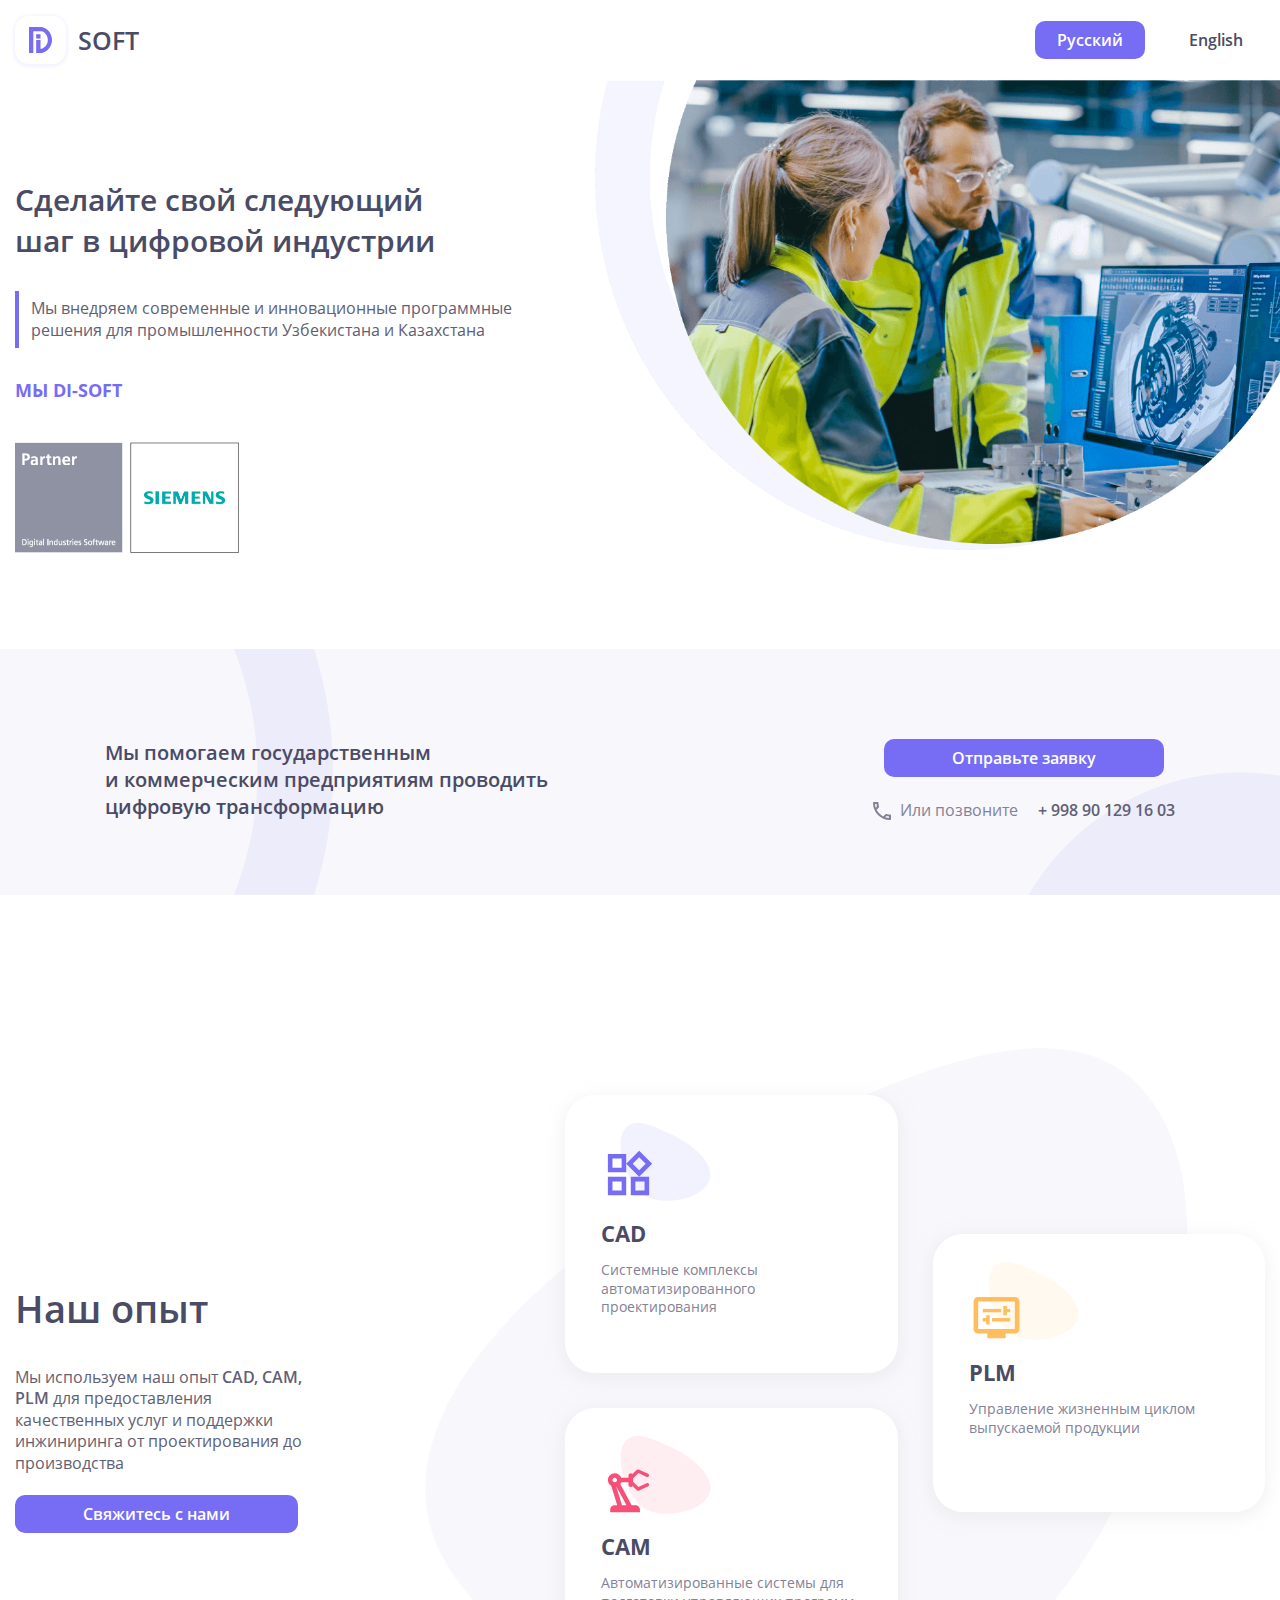
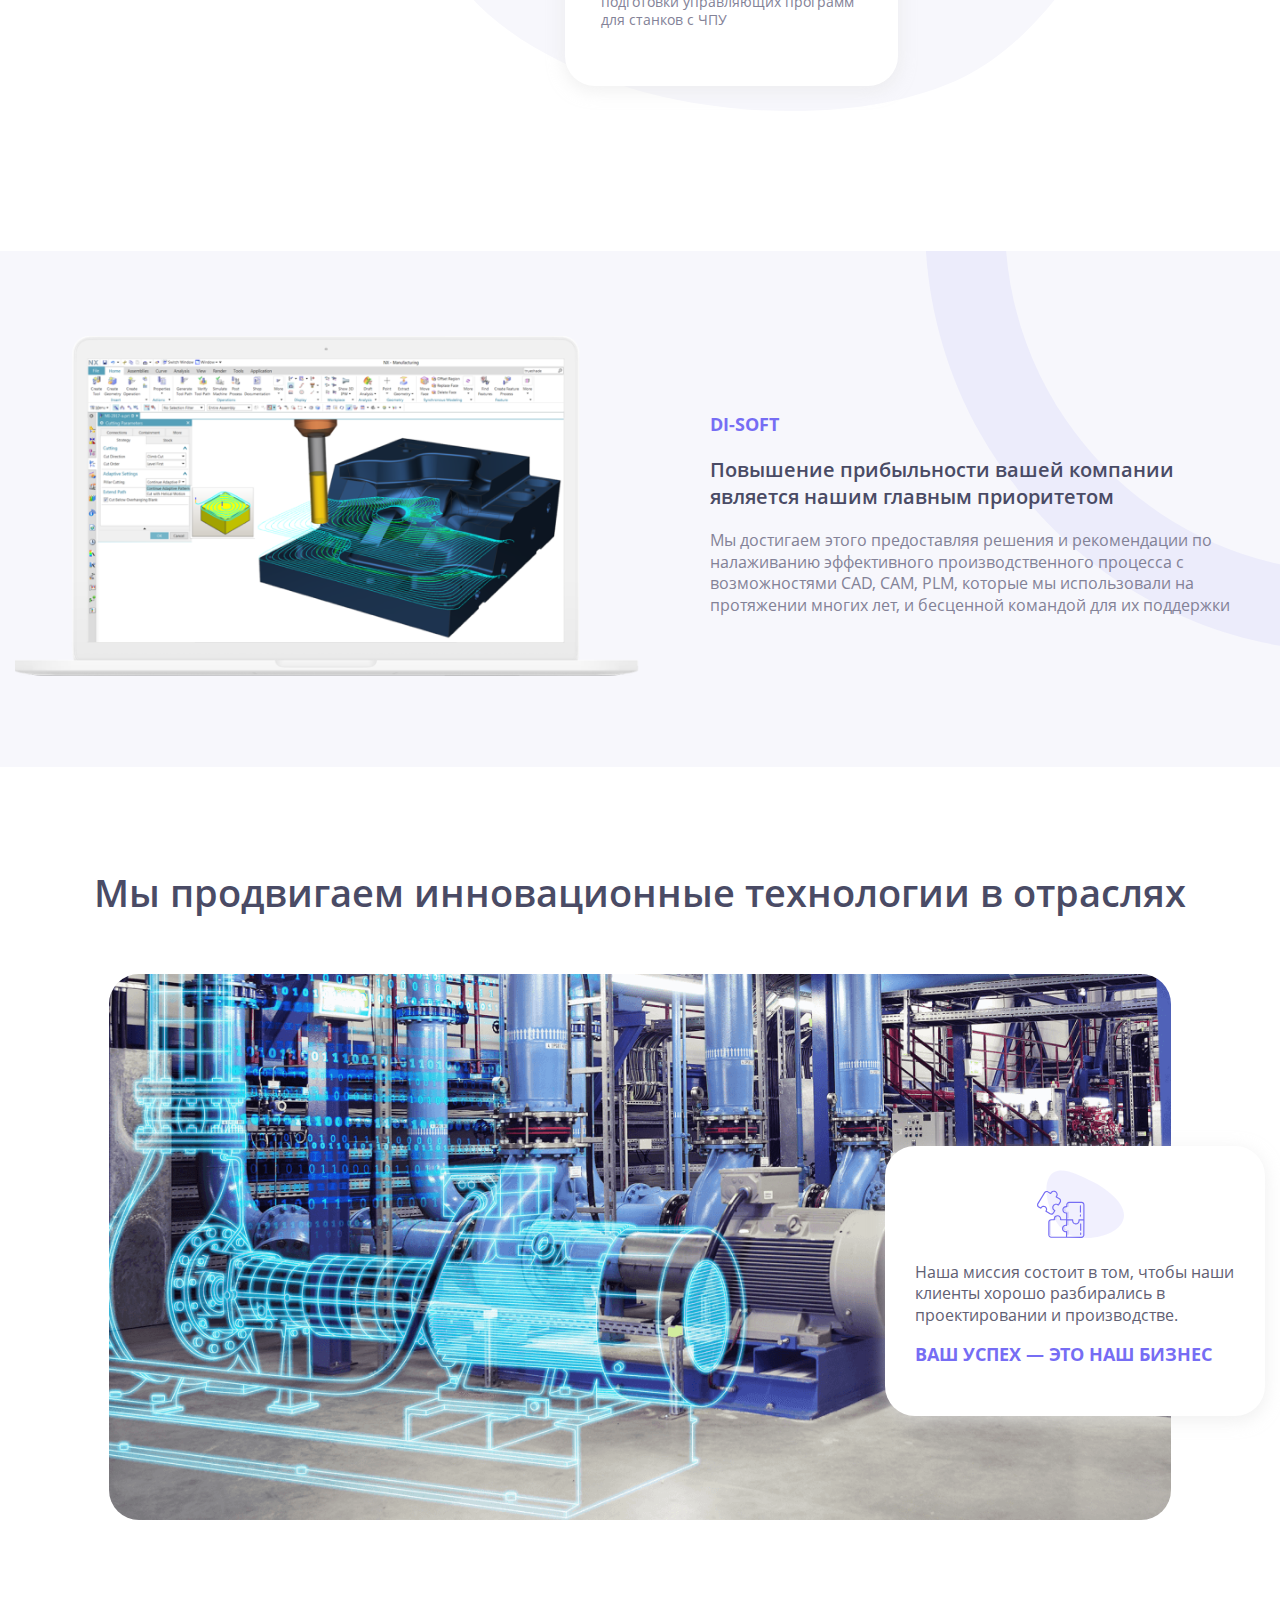
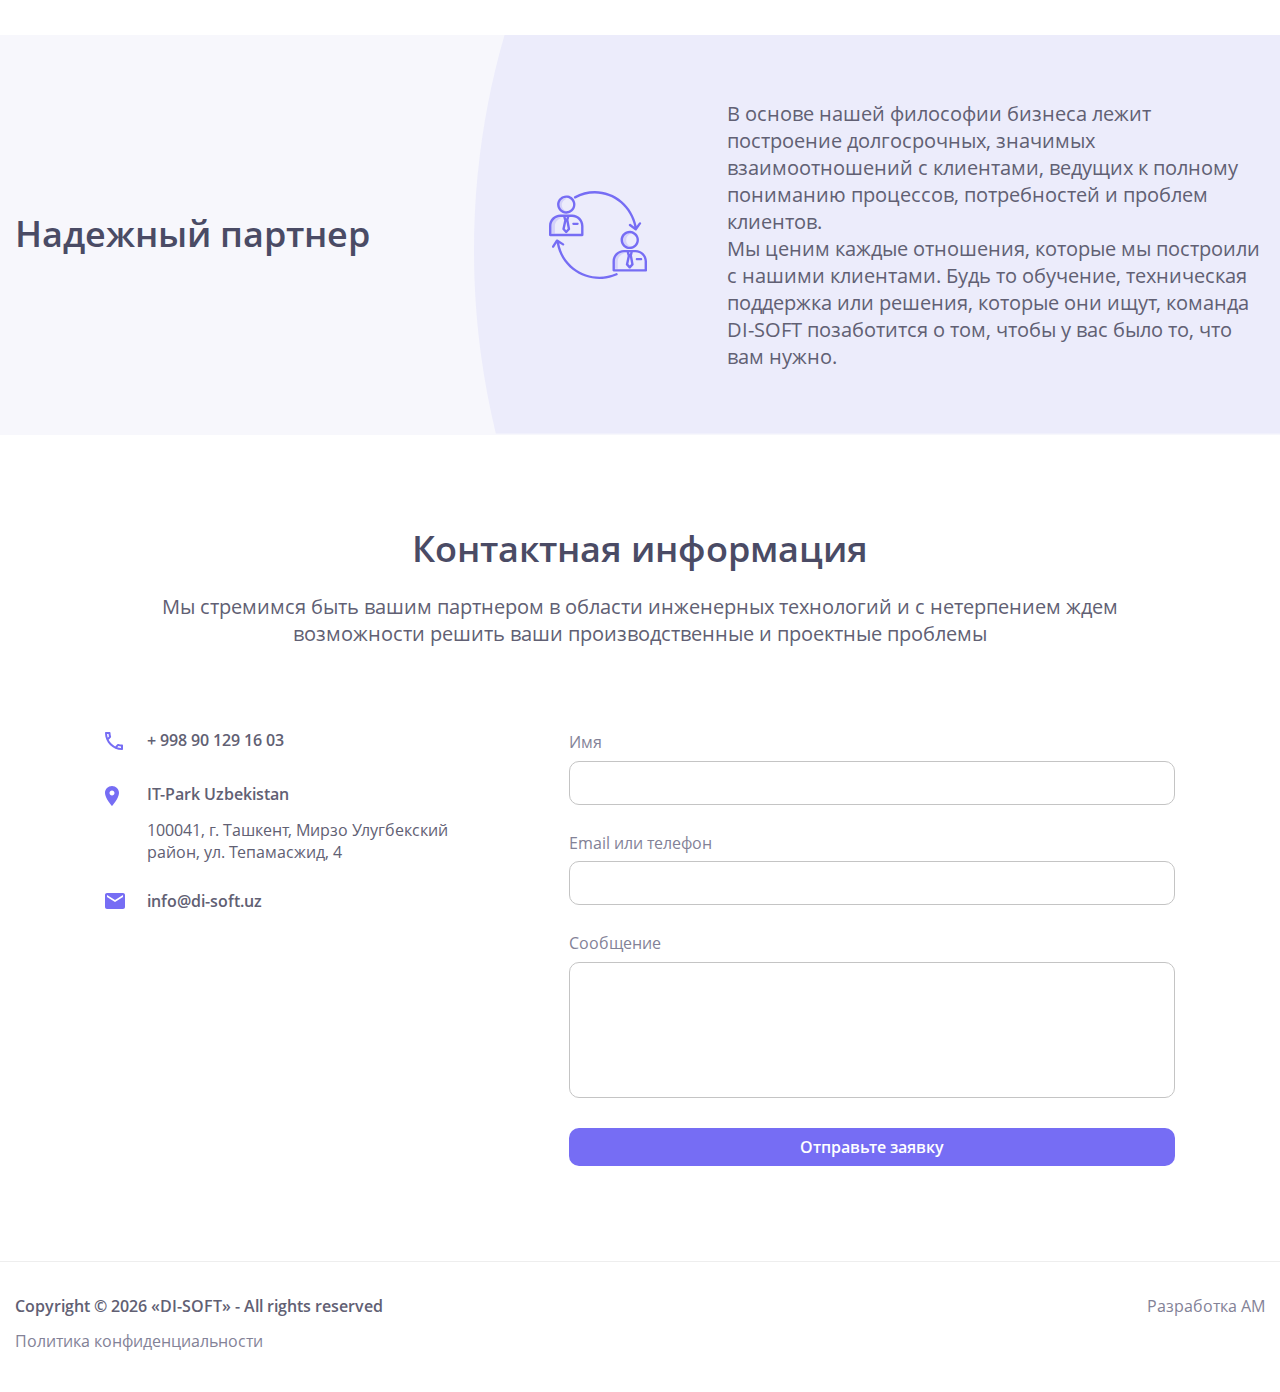
==== commit 537e3209: "Add files via upload" ====
--- a/index.html
+++ b/index.html
@@ -4,7 +4,7 @@
 	<meta charset="UTF-8">
 	<meta name="viewport" content="width=device-width, initial-scale=1.0, shrink-to-fit=no, user-scalable=no">
 	<link rel="stylesheet" href="assets/css/style.css">
-	<link rel="shortcut icon" href="favicon.ico">
+	<link rel="icon" href="favicon.svg" type=" image/svg+xml"> 
 	<title>DI-Soft</title>
 </head>
 <body>
@@ -20,7 +20,7 @@
 		<header class="header">
 			<div class="container">
 				<div class="header__inner">
-					<a href="/" class="header__logo logo">
+					<a href="index.html" class="header__logo logo">
 						<span class="logo__icon">
 							<img src="assets/images/logo.svg" alt="">
 						</span>
@@ -41,6 +41,9 @@
 							<h1 class="title intro__title">Сделайте свой следующий<br> шаг в цифровой индустрии</h1>
 							<div class="intro__description description description_line">Мы внедряем современные и инновационные программные решения для промышленности Узбекистана и Казахстана</div>
 							<div class="subtitle">Мы DI-Soft</div>
+							<div class="banner">
+								<img src="assets/images/partner.png" alt="">
+							</div>
 						</div>
 						<div class="intro__photo">
 							<img src="assets/images/intro.png" alt="">
@@ -181,7 +184,7 @@
 									<img src="assets/images/pin-icon.svg" alt="">
 								</div>
 								<div class="contact-info__text">
-									<a href="https://www.google.com/maps/place/IT+Park/@41.3426119,69.3378238,15z/data=!4m5!3m4!1s0x0:0x676a59b4e6bf3c7e!8m2!3d41.3426119!4d69.3378238" class=" contact-info__link">IT-Park Uzbekistan</a>
+									<a href="https://www.google.com/maps/place/IT+Park/@41.3426119,69.3378238,15z/data=!4m5!3m4!1s0x0:0x676a59b4e6bf3c7e!8m2!3d41.3426119!4d69.3378238" class=" contact-info__link" target="blank">IT-Park Uzbekistan</a>
 									<span class="contact-info__subtext">100041, г. Ташкент, Мирзо Улугбекский район, ул. Тепамасжид, 4</span>
 								</div>
 							</div>
@@ -201,20 +204,20 @@
 										<label for="name">Имя</label>
 										<span class="form-contact__error">Заполните форму</span>
 									</div>
-									<input type="text" id="name">
+									<input name="name" type="text" id="name">
 								</div>
 								<div class="form-contact__item">
 									<div class="form-contact__description">
 										<label for="mail">Email или телефон</label>
 										<span class="form-contact__error">Заполните форму</span>
 									</div>
-									<input type="text" id="mail">
+									<input name="phone" type="text" id="mail">
 								</div>
 								<div class="form-contact__item">
 									<div class="form-contact__description">
 										<label for="message">Сообщение</label>
 									</div>
-									<textarea id="message"></textarea>
+									<textarea name="message" id="message"></textarea>
 								</div>
 								<button type="submit" class="btn">Отправьте заявку</button>
 								<div class="form-contact__result">
@@ -229,9 +232,15 @@
 		<footer class="footer">
 			<div class="container">
 				<div class="footer__inner">
-					<div class="footer__copyright copyright">Copyright © <span class="copyright__year">2022</span> «DI-SOFT» - All rights reserved</div>
-					<a href="https://arrivomedia.ru/services/development.php" class="footer__link">Разработка АМ</a>
-					<a href="policy.html" class="footer__link footer__policy">Политика конфиденциальности</a>
+					<div class="footer__item footer__copyright">
+						<div class="copyright">Copyright © <span class="copyright__year">2022</span> «DI-SOFT» - All rights reserved</div>
+					</div>
+					<div class="footer__item">
+						<a href="https://arrivomedia.ru/services/development.php" class="footer__link" target="blank">Разработка АМ</a>
+					</div>
+					<div class="footer__item footer__policy">
+						<a href="policy.html" class="footer__link">Политика конфиденциальности</a>
+					</div>
 				</div>
 			</div>
 		</footer>
@@ -248,25 +257,26 @@
 				</span>
 				<div class="modal-box__inner">
 					<form action="#" class="form-contact">
+						<input type="hidden" name="modal" value="1"/>
 						<div class="form-contact__item">
 							<div class="form-contact__description">
-								<label for="name">Имя</label>
+								<label for="name2">Имя</label>
 								<span class="form-contact__error">Заполните форму</span>
 							</div>
-							<input type="text" id="name">
+							<input type="text" name="name" id="name2">
 						</div>
 						<div class="form-contact__item">
 							<div class="form-contact__description">
-								<label for="mail">Email или телефон</label>
+								<label for="mail2">Email или телефон</label>
 								<span class="form-contact__error">Заполните форму</span>
 							</div>
-							<input type="text" id="mail">
+							<input type="text" name="phone" id="mail2">
 						</div>
 						<div class="form-contact__item">
 							<div class="form-contact__description">
-								<label for="message">Сообщение</label>
-							</div>
-							<textarea id="message"></textarea>
+								<label for="message2">Сообщение</label>
+							</div>
+							<textarea name="message" id="message2"></textarea>
 						</div>
 						<button type="submit" class="btn">Отправьте заявку</button>
 						<div class="form-contact__result">
--- a/assets/css/style.css
+++ b/assets/css/style.css
@@ -83,7 +83,23 @@
 
 /*--------------------*/
 body.hidden {
-  overflow: hidden; }
+  overflow: hidden;
+  position: relative;
+  -webkit-transition: all .3s linear;
+  -o-transition: all .3s linear;
+  transition: all .3s linear; }
+  body.hidden:before {
+    content: "";
+    width: 100%;
+    height: 1000%;
+    background: rgba(51, 51, 51, 0.7);
+    position: absolute;
+    top: 0;
+    left: 0;
+    z-index: 100;
+    -webkit-transition: all .3s linear;
+    -o-transition: all .3s linear;
+    transition: all .3s linear; }
 
 .container {
   width: 100%;
@@ -94,7 +110,21 @@
     max-width: 1100px; }
 
 .wrapper {
-  overflow: hidden; }
+  overflow: hidden;
+  position: relative; }
+  .wrapper:before {
+    content: "";
+    width: 100%;
+    height: 1000%;
+    background: rgba(51, 51, 51, 0.7);
+    position: absolute;
+    top: 0;
+    left: 0;
+    z-index: 100;
+    -webkit-transition: all .3s linear;
+    -o-transition: all .3s linear;
+    transition: all .3s linear;
+    visibility: hidden; }
 
 .title {
   font-family: "Open Sans", sans-serif;
@@ -134,13 +164,11 @@
   background-color: #766DF4;
   padding: 11px 68px;
   border-radius: 10px;
-  -webkit-transition: all .3s linear;
-  -o-transition: all .3s linear;
-  transition: all .3s linear; }
+  -webkit-transition: all .2s linear;
+  -o-transition: all .2s linear;
+  transition: all .2s linear; }
   .btn:hover {
-    -webkit-transform: scale(1.05, 1.05);
-    -ms-transform: scale(1.05, 1.05);
-    transform: scale(1.05, 1.05); }
+    background-color: #5349F1; }
 
 .btn-send__result {
   font-family: "Open Sans", sans-serif;
@@ -150,6 +178,11 @@
   display: none; }
   .btn-send__result_gray {
     color: #838297; }
+
+.banner {
+  margin-top: 40px; }
+  .banner img {
+    width: 225px; }
 
 /*=========Header======*/
 .header {
@@ -275,6 +308,8 @@
   .about__info {
     margin-right: 50px;
     width: 45%; }
+  .about__contact {
+    text-align: center; }
   .about__text {
     font-family: "Open Sans", sans-serif;
     font-size: 20px;
@@ -477,6 +512,9 @@
     font-size: 36px;
     margin-right: 100px; }
   .partner__info {
+    -webkit-box-flex: 1;
+    -ms-flex: 1 1 63%;
+    flex: 1 1 63%;
     padding: 65px 0 65px 75px;
     display: -webkit-box;
     display: -ms-flexbox;
@@ -629,20 +667,19 @@
 /*==================Modal================*/
 .modal {
   width: 100%;
-  min-height: calc(100% + 130px);
+  height: 100%;
   position: absolute;
   top: 0px;
   display: none;
   overflow: auto;
   left: 0px;
-  background: rgba(51, 51, 51, 0.7);
   z-index: 1000; }
   .modal.show {
     visibility: visible;
     opacity: 1;
-    -webkit-transition: all 1.7s linear;
-    -o-transition: all 1.7s linear;
-    transition: all 1.7s linear; }
+    -webkit-transition: all .1s linear;
+    -o-transition: all .1s linear;
+    transition: all .1s linear; }
   .modal__close {
     cursor: pointer;
     position: absolute;
@@ -662,9 +699,11 @@
     opacity: 1;
     width: 95%;
     max-width: 710px;
+    min-height: 100%;
     top: 0;
     padding-bottom: 130px;
     padding-top: 130px;
+    margin-bottom: 100px;
     left: 50%;
     -webkit-transform: translateX(-50%);
     -ms-transform: translateX(-50%);
@@ -701,8 +740,7 @@
   .footer__policy {
     width: 100%; }
   .footer__copyright {
-    margin-right: 30px;
-    margin-bottom: 13px; }
+    margin-right: 30px; }
   .footer__link {
     display: inline-block;
     font-family: "Open Sans", sans-serif;
@@ -710,13 +748,14 @@
     font-weight: 400;
     color: #838297;
     line-height: 1.35;
-    margin-bottom: 13px;
     -webkit-transition: all .2s linear;
     -o-transition: all .2s linear;
     transition: all .2s linear; }
     .footer__link:hover {
       color: #766DF4; }
-    .footer__link:last-child {
+  .footer__item {
+    margin-bottom: 13px; }
+    .footer__item:last-child {
       margin-bottom: 0; }
 
 .copyright {
@@ -727,6 +766,34 @@
   line-height: 1.35; }
 
 /*======/footer=======*/
+/*=======Policy======*/
+.policy {
+  margin-top: 68px; }
+  .policy__content {
+    margin: 40px 0 35px;
+    max-width: 800px; }
+  .policy__block {
+    margin-bottom: 30px; }
+    .policy__block:last-child {
+      margin-bottom: 0; }
+  .policy__title {
+    font-family: "Open Sans", sans-serif;
+    font-size: 16px;
+    font-weight: 700;
+    color: #212121;
+    line-height: 1.5; }
+  .policy__text {
+    font-family: "Open Sans", sans-serif;
+    font-size: 16px;
+    font-weight: 400;
+    color: #212121;
+    line-height: 1.5; }
+    .policy__text-mt {
+      margin-top: 30px; }
+    .policy__text a {
+      color: #212121; }
+
+/*=======/policy======*/
 /*========Adaptive=======*/
 @media (max-width: 1400px) {
   .intro__title {
@@ -743,7 +810,10 @@
   .partner:before {
     width: calc(100% - 260px); }
   .partner__info {
-    padding-left: 0px; }
+    padding-left: 0px;
+    -webkit-box-flex: 1;
+    -ms-flex: 1 1 100%;
+    flex: 1 1 100%; }
   .partner__title {
     -webkit-box-flex: 1;
     -ms-flex: 1 1 auto;
@@ -782,6 +852,12 @@
 @media (max-width: 768px) {
   .title {
     font-size: 30px; }
+  .policy {
+    margin-top: 30px; }
+    .policy__content {
+      margin-top: 25px; }
+    .policy__block {
+      margin-bottom: 20px; }
   .intro__title {
     font-size: 24px;
     margin-bottom: 20px; }
@@ -796,6 +872,8 @@
 @media (max-width: 767px) {
   .description {
     font-size: 16px; }
+  body.hidden {
+    overflow: auto; }
   .lang-btn {
     padding: 8px 12px;
     font-size: 12px;
@@ -869,11 +947,12 @@
       max-width: 100%; }
     .technologies-box {
       padding: 15px 15px 20px;
-      text-align: center;
-      width: 85%;
-      max-width: 85%;
+      width: 90%;
+      max-width: 90%;
       position: relative;
       margin: -60px auto 0; }
+      .technologies-box__subtitle {
+        font-size: 16px; }
   .partner {
     margin-bottom: 65px;
     padding: 55px 0 30px; }
@@ -943,11 +1022,11 @@
       -ms-flex-order: -1;
       order: -1;
       margin-bottom: 35px; }
+    .footer__item:last-child {
+      margin-bottom: 35px; }
     .footer__link {
       text-align: center;
       font-size: 14px; }
-      .footer__link:last-child {
-        margin-bottom: 35px; }
     .footer__copyright {
       font-size: 14px;
       margin-right: 0;
@@ -955,13 +1034,15 @@
       -webkit-box-ordinal-group: 0;
       -ms-flex-order: -1;
       order: -1; }
-  .modal__inner {
-    padding-top: 100px; }
-  .modal__close {
-    top: 60px;
-    right: 0; }
-  .modal .form-contact {
-    padding: 20px 15px 40px; } }
+  .modal {
+    overflow: visible; }
+    .modal__inner {
+      padding-top: 80px; }
+    .modal__close {
+      top: 40px;
+      right: 0; }
+    .modal .form-contact {
+      padding: 20px 15px 40px; } }
 
 @media (max-width: 540px) {
   .experience {
@@ -988,7 +1069,9 @@
       .experience-box:nth-child(even) {
         -webkit-transform: translateY(0);
         -ms-transform: translateY(0);
-        transform: translateY(0); } }
+        transform: translateY(0); }
+  .form-contact__result-text {
+    font-size: 24px; } }
 
 @media (max-width: 414px) {
   .about .btn {
@@ -996,7 +1079,9 @@
   .experience__btn-mobile {
     width: 100%; }
   .experience .btn {
-    width: 100%; } }
+    width: 100%; }
+  .policy .title {
+    font-size: 24px; } }
 
 @media (max-width: 330px) {
   .phone__description {
